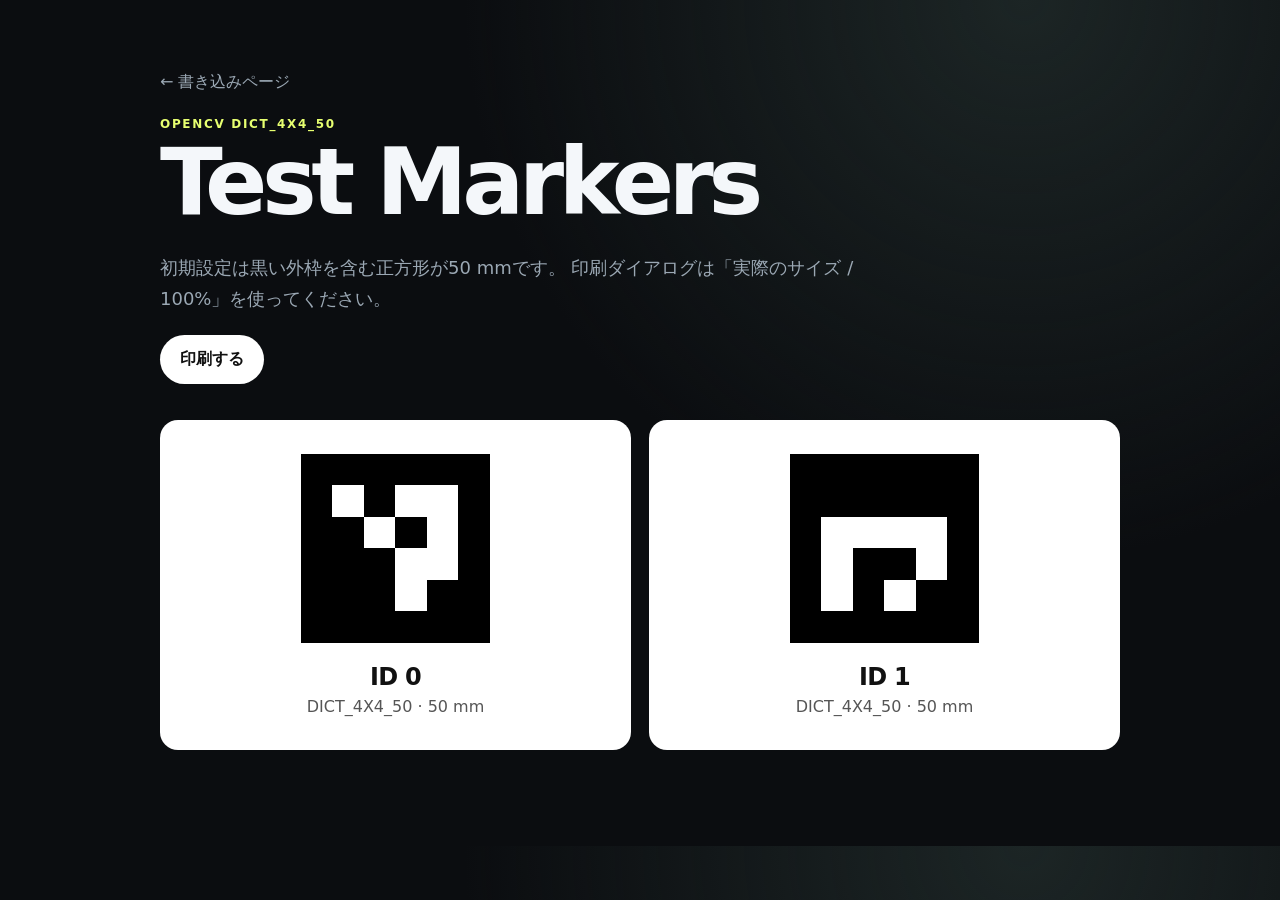
==== web/markers.html @ dc6210fe "feat: add initial dual-marker vision tracker" ====
<!doctype html>
<html lang="ja">
<head>
  <meta charset="utf-8">
  <meta name="viewport" content="width=device-width,initial-scale=1">
  <title>Test Markers · AtomS3R Visual Pose Tracker</title>
  <link rel="stylesheet" href="style.css">
</head>
<body>
  <main class="shell">
    <a class="back" href="./">← 書き込みページ</a>
    <section class="hero compact">
      <p class="eyebrow">OpenCV DICT_4X4_50</p>
      <h1>Test Markers</h1>
      <p class="lead">
        初期設定は黒い外枠を含む正方形が50 mmです。
        印刷ダイアログは「実際のサイズ / 100%」を使ってください。
      </p>
      <button class="secondary" onclick="window.print()">印刷する</button>
    </section>
    <section id="markers" class="marker-grid"></section>
  </main>

<script>
const markerSizeMm = 50;
const codes = [
  { id: 0, word: 0xB532 },
  { id: 1, word: 0x0F9A },
];

function bit(word, r, c) {
  const shift = 15 - (r * 4 + c);
  return (word >> shift) & 1;
}

function markerSvg(code) {
  const n = 6;
  const cell = 10;
  const size = n * cell;
  let rects = `<rect width="${size}" height="${size}" fill="white"/>`;
  for (let r = 0; r < n; r++) {
    for (let c = 0; c < n; c++) {
      const border = r === 0 || r === 5 || c === 0 || c === 5;
      const black = border || (r > 0 && r < 5 && c > 0 && c < 5 &&
                    bit(code.word, r - 1, c - 1) === 0);
      if (black) {
        rects += `<rect x="${c*cell}" y="${r*cell}" width="${cell}" height="${cell}" fill="black"/>`;
      }
    }
  }
  return `<svg viewBox="0 0 ${size} ${size}"
    style="width:${markerSizeMm}mm;height:${markerSizeMm}mm"
    shape-rendering="crispEdges" aria-label="ArUco marker ID ${code.id}">
    ${rects}
  </svg>`;
}

document.getElementById("markers").innerHTML = codes.map(code => `
  <article class="marker-card">
    ${markerSvg(code)}
    <h2>ID ${code.id}</h2>
    <p>DICT_4X4_50 · ${markerSizeMm} mm</p>
  </article>
`).join("");
</script>
</body>
</html>
---- web/style.css ----
:root {
  color-scheme: dark;
  --bg: #0b0d10;
  --panel: #14181d;
  --panel2: #1a2027;
  --line: #2a323b;
  --text: #f4f7fa;
  --muted: #9ba8b4;
  --accent: #e7ff70;
}

* { box-sizing: border-box; }

body {
  margin: 0;
  background:
    radial-gradient(circle at 80% 0%, #1c2525 0, transparent 35rem),
    var(--bg);
  color: var(--text);
  font-family: Inter, ui-sans-serif, system-ui, -apple-system, BlinkMacSystemFont,
               "Segoe UI", sans-serif;
}

.shell {
  width: min(960px, calc(100% - 32px));
  margin: 0 auto;
  padding: 72px 0 96px;
}

.hero { margin-bottom: 36px; }
.hero.compact { margin-top: 24px; }

.eyebrow, .step {
  margin: 0 0 10px;
  color: var(--accent);
  letter-spacing: .14em;
  text-transform: uppercase;
  font-size: 12px;
  font-weight: 800;
}

h1 {
  margin: 0;
  max-width: 800px;
  font-size: clamp(46px, 8vw, 92px);
  line-height: .92;
  letter-spacing: -.06em;
}

h2 {
  margin: 0 0 10px;
  font-size: 24px;
  letter-spacing: -.03em;
}

.lead {
  max-width: 720px;
  margin: 26px 0 0;
  color: var(--muted);
  font-size: 18px;
  line-height: 1.75;
}

.card {
  display: block;
  padding: 28px;
  border: 1px solid var(--line);
  border-radius: 22px;
  background: linear-gradient(145deg, var(--panel2), var(--panel));
  color: inherit;
  text-decoration: none;
}

.install {
  display: grid;
  grid-template-columns: 1fr auto;
  gap: 26px;
  align-items: center;
}

.primary, .secondary {
  border: 0;
  border-radius: 999px;
  padding: 14px 20px;
  font: inherit;
  font-weight: 800;
  cursor: pointer;
}

.primary { background: var(--accent); color: #10120b; }
.secondary { background: #fff; color: #111; margin-top: 20px; }

.hint, .small {
  grid-column: 1 / -1;
  color: var(--muted);
  font-size: 13px;
  line-height: 1.7;
}

.warn { color: #ffb1a7; }

.grid {
  display: grid;
  grid-template-columns: 1fr 1fr;
  gap: 16px;
  margin: 16px 0;
}

.link-card { transition: transform .18s ease, border-color .18s ease; }
.link-card:hover { transform: translateY(-3px); border-color: #56616b; }
.link-card p { color: var(--muted); }
.link-card span { color: var(--accent); font-weight: 800; }

.specs {
  display: grid;
  gap: 0;
}
.specs div {
  display: grid;
  grid-template-columns: 150px 1fr;
  gap: 20px;
  padding: 13px 0;
  border-bottom: 1px solid var(--line);
}
.specs span { color: var(--muted); }

.back { color: var(--muted); text-decoration: none; }

.marker-grid {
  display: grid;
  grid-template-columns: repeat(2, minmax(240px, 1fr));
  gap: 18px;
}

.marker-card {
  padding: 34px;
  text-align: center;
  background: white;
  color: #111;
  border-radius: 18px;
}

.marker-card svg {
  display: block;
  margin: 0 auto 20px;
}

.marker-card h2 { margin: 0; }
.marker-card p { margin: 6px 0 0; color: #555; }

@media (max-width: 700px) {
  .shell { padding-top: 46px; }
  .install { grid-template-columns: 1fr; }
  .grid, .marker-grid { grid-template-columns: 1fr; }
  .specs div { grid-template-columns: 1fr; gap: 4px; }
}

@media print {
  body { background: white; color: black; }
  .back, .hero, .primary, .secondary { display: none !important; }
  .shell { width: auto; padding: 0; }
  .marker-grid {
    display: flex;
    gap: 25mm;
    align-items: flex-start;
    justify-content: center;
    margin-top: 25mm;
  }
  .marker-card { padding: 0; }
}
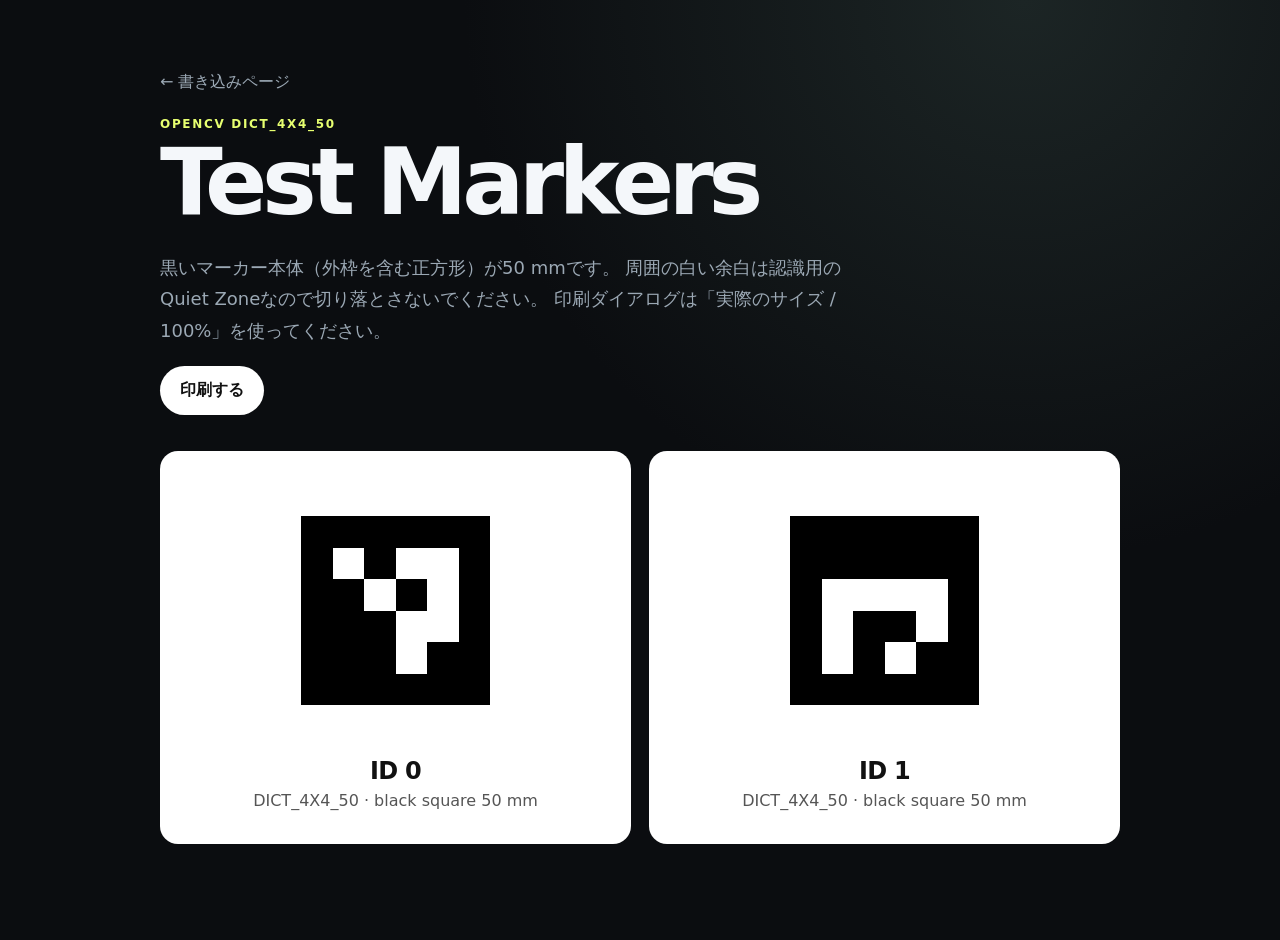
==== commit bbb67782: "fix: add explicit quiet zone around test markers" ====
--- a/web/markers.html
+++ b/web/markers.html
@@ -13,7 +13,8 @@
       <p class="eyebrow">OpenCV DICT_4X4_50</p>
       <h1>Test Markers</h1>
       <p class="lead">
-        初期設定は黒い外枠を含む正方形が50 mmです。
+        黒いマーカー本体（外枠を含む正方形）が50 mmです。
+        周囲の白い余白は認識用のQuiet Zoneなので切り落とさないでください。
         印刷ダイアログは「実際のサイズ / 100%」を使ってください。
       </p>
       <button class="secondary" onclick="window.print()">印刷する</button>
@@ -34,22 +35,27 @@
 }
 
 function markerSvg(code) {
-  const n = 6;
+  const markerCells = 6;       // 1 black border + 4 payload + 1 black border
+  const quietCells = 1;        // explicit white quiet zone on every side
+  const totalCells = markerCells + quietCells * 2;
   const cell = 10;
-  const size = n * cell;
+  const size = totalCells * cell;
+  const markerOffset = quietCells * cell;
+  const printedSizeMm = markerSizeMm * totalCells / markerCells;
+
   let rects = `<rect width="${size}" height="${size}" fill="white"/>`;
-  for (let r = 0; r < n; r++) {
-    for (let c = 0; c < n; c++) {
+  for (let r = 0; r < markerCells; r++) {
+    for (let c = 0; c < markerCells; c++) {
       const border = r === 0 || r === 5 || c === 0 || c === 5;
       const black = border || (r > 0 && r < 5 && c > 0 && c < 5 &&
                     bit(code.word, r - 1, c - 1) === 0);
       if (black) {
-        rects += `<rect x="${c*cell}" y="${r*cell}" width="${cell}" height="${cell}" fill="black"/>`;
+        rects += `<rect x="${markerOffset + c*cell}" y="${markerOffset + r*cell}" width="${cell}" height="${cell}" fill="black"/>`;
       }
     }
   }
   return `<svg viewBox="0 0 ${size} ${size}"
-    style="width:${markerSizeMm}mm;height:${markerSizeMm}mm"
+    style="width:${printedSizeMm}mm;height:${printedSizeMm}mm"
     shape-rendering="crispEdges" aria-label="ArUco marker ID ${code.id}">
     ${rects}
   </svg>`;
@@ -59,7 +65,7 @@
   <article class="marker-card">
     ${markerSvg(code)}
     <h2>ID ${code.id}</h2>
-    <p>DICT_4X4_50 · ${markerSizeMm} mm</p>
+    <p>DICT_4X4_50 · black square ${markerSizeMm} mm</p>
   </article>
 `).join("");
 </script>
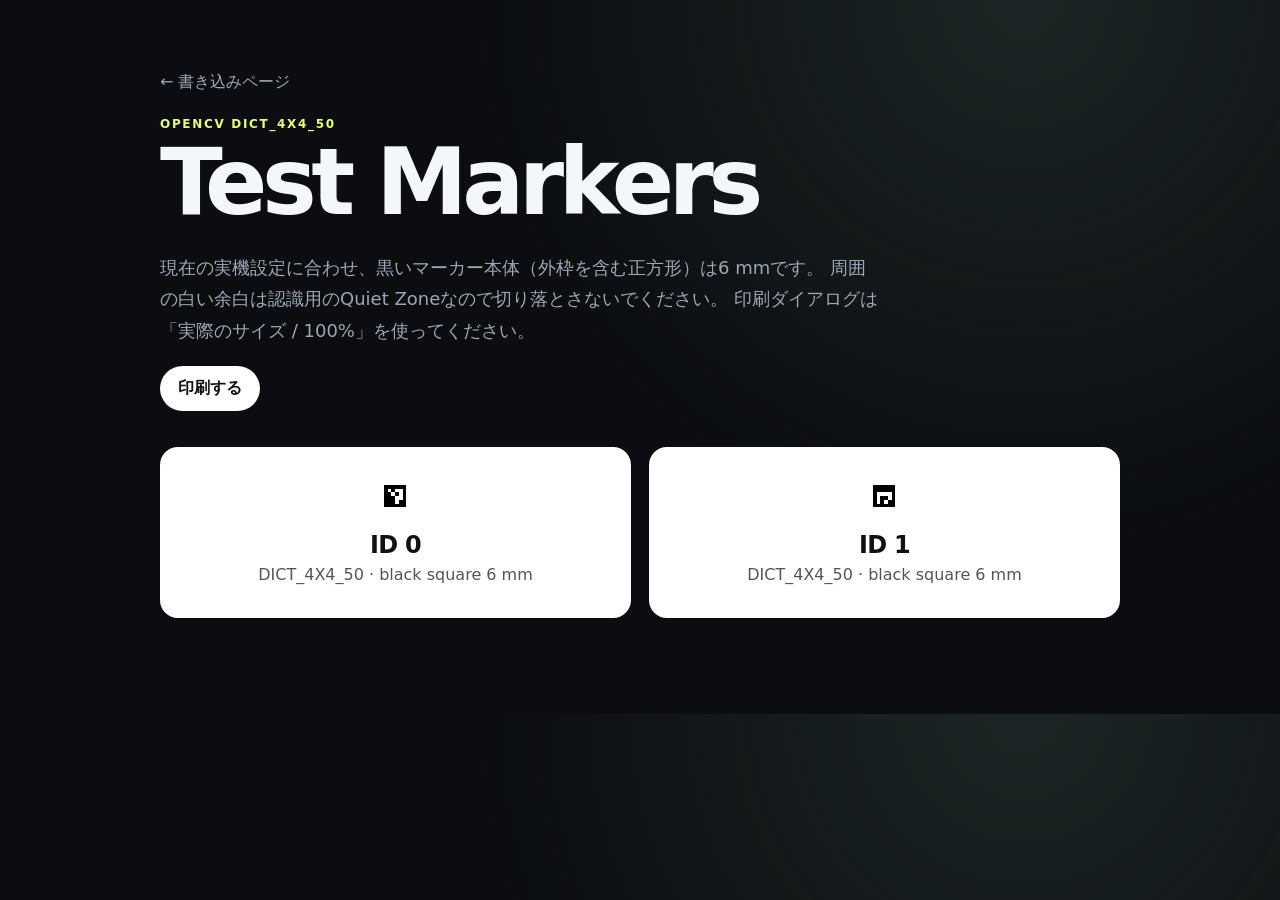
==== commit 1ea67cb9: "Add Web Serial monitor and versioned Pages firmware" ====
--- a/web/markers.html
+++ b/web/markers.html
@@ -13,7 +13,7 @@
       <p class="eyebrow">OpenCV DICT_4X4_50</p>
       <h1>Test Markers</h1>
       <p class="lead">
-        黒いマーカー本体（外枠を含む正方形）が50 mmです。
+        現在の実機設定に合わせ、黒いマーカー本体（外枠を含む正方形）は6 mmです。
         周囲の白い余白は認識用のQuiet Zoneなので切り落とさないでください。
         印刷ダイアログは「実際のサイズ / 100%」を使ってください。
       </p>
@@ -23,7 +23,7 @@
   </main>
 
 <script>
-const markerSizeMm = 50;
+const markerSizeMm = 6;
 const codes = [
   { id: 0, word: 0xB532 },
   { id: 1, word: 0x0F9A },
@@ -35,39 +35,41 @@
 }
 
 function markerSvg(code) {
-  const markerCells = 6;       // 1 black border + 4 payload + 1 black border
-  const quietCells = 1;        // explicit white quiet zone on every side
+  const markerCells = 6;
+  const quietCells = 1;
   const totalCells = markerCells + quietCells * 2;
   const cell = 10;
   const size = totalCells * cell;
   const markerOffset = quietCells * cell;
   const printedSizeMm = markerSizeMm * totalCells / markerCells;
 
-  let rects = `<rect width="${size}" height="${size}" fill="white"/>`;
+  let rects = '<rect width="' + size + '" height="' + size + '" fill="white"/>';
   for (let r = 0; r < markerCells; r++) {
     for (let c = 0; c < markerCells; c++) {
       const border = r === 0 || r === 5 || c === 0 || c === 5;
       const black = border || (r > 0 && r < 5 && c > 0 && c < 5 &&
                     bit(code.word, r - 1, c - 1) === 0);
       if (black) {
-        rects += `<rect x="${markerOffset + c*cell}" y="${markerOffset + r*cell}" width="${cell}" height="${cell}" fill="black"/>`;
+        rects += '<rect x="' + (markerOffset + c*cell) +
+          '" y="' + (markerOffset + r*cell) +
+          '" width="' + cell + '" height="' + cell + '" fill="black"/>';
       }
     }
   }
-  return `<svg viewBox="0 0 ${size} ${size}"
-    style="width:${printedSizeMm}mm;height:${printedSizeMm}mm"
-    shape-rendering="crispEdges" aria-label="ArUco marker ID ${code.id}">
-    ${rects}
-  </svg>`;
+
+  return '<svg viewBox="0 0 ' + size + ' ' + size + '"' +
+    ' style="width:' + printedSizeMm + 'mm;height:' + printedSizeMm + 'mm"' +
+    ' shape-rendering="crispEdges" aria-label="ArUco marker ID ' + code.id + '">' +
+    rects + '</svg>';
 }
 
-document.getElementById("markers").innerHTML = codes.map(code => `
-  <article class="marker-card">
-    ${markerSvg(code)}
-    <h2>ID ${code.id}</h2>
-    <p>DICT_4X4_50 · black square ${markerSizeMm} mm</p>
-  </article>
-`).join("");
+document.getElementById('markers').innerHTML = codes.map(code =>
+  '<article class="marker-card">' +
+    markerSvg(code) +
+    '<h2>ID ' + code.id + '</h2>' +
+    '<p>DICT_4X4_50 · black square ' + markerSizeMm + ' mm</p>' +
+  '</article>'
+).join('');
 </script>
 </body>
 </html>
--- a/web/style.css
+++ b/web/style.css
@@ -7,6 +7,7 @@
   --text: #f4f7fa;
   --muted: #9ba8b4;
   --accent: #e7ff70;
+  --ok: #8df0b2;
 }
 
 * { box-sizing: border-box; }
@@ -78,10 +79,10 @@
   align-items: center;
 }
 
-.primary, .secondary {
+.primary, .secondary, .ghost {
   border: 0;
   border-radius: 999px;
-  padding: 14px 20px;
+  padding: 12px 18px;
   font: inherit;
   font-weight: 800;
   cursor: pointer;
@@ -89,15 +90,84 @@
 
 .primary { background: var(--accent); color: #10120b; }
 .secondary { background: #fff; color: #111; margin-top: 20px; }
-
-.hint, .small {
+.ghost {
+  background: #252c34;
+  color: var(--text);
+  border: 1px solid #3a4550;
+}
+
+button:disabled {
+  opacity: .45;
+  cursor: not-allowed;
+}
+
+.hint, .small, .build-info {
   grid-column: 1 / -1;
   color: var(--muted);
   font-size: 13px;
   line-height: 1.7;
 }
 
+.build-info {
+  margin-top: 10px;
+  overflow-wrap: anywhere;
+}
+
 .warn { color: #ffb1a7; }
+
+.serial-card { margin-top: 16px; }
+
+.serial-head {
+  display: flex;
+  justify-content: space-between;
+  gap: 20px;
+  align-items: flex-start;
+}
+
+.status-pill {
+  flex: none;
+  border: 1px solid var(--line);
+  border-radius: 999px;
+  padding: 7px 11px;
+  color: var(--muted);
+  font-size: 12px;
+  font-weight: 800;
+}
+
+.status-pill.connected {
+  color: var(--ok);
+  border-color: #3e7855;
+}
+
+.button-row {
+  display: flex;
+  flex-wrap: wrap;
+  gap: 8px;
+  margin: 18px 0 14px;
+}
+
+.serial-log {
+  width: 100%;
+  min-height: 300px;
+  max-height: 520px;
+  margin: 0;
+  padding: 14px;
+  overflow: auto;
+  white-space: pre-wrap;
+  overflow-wrap: anywhere;
+  border: 1px solid #26313a;
+  border-radius: 14px;
+  background: #050708;
+  color: #d9ffe3;
+  font: 12px/1.55 ui-monospace, SFMono-Regular, Menlo, Consolas, monospace;
+}
+
+code {
+  padding: .1em .35em;
+  border-radius: 5px;
+  background: #080b0e;
+  color: #d9ffe3;
+}
 
 .grid {
   display: grid;
@@ -115,6 +185,7 @@
   display: grid;
   gap: 0;
 }
+
 .specs div {
   display: grid;
   grid-template-columns: 150px 1fr;
@@ -122,6 +193,7 @@
   padding: 13px 0;
   border-bottom: 1px solid var(--line);
 }
+
 .specs span { color: var(--muted); }
 
 .back { color: var(--muted); text-decoration: none; }
@@ -153,11 +225,14 @@
   .install { grid-template-columns: 1fr; }
   .grid, .marker-grid { grid-template-columns: 1fr; }
   .specs div { grid-template-columns: 1fr; gap: 4px; }
+  .serial-head { flex-direction: column; }
 }
 
 @media print {
   body { background: white; color: black; }
-  .back, .hero, .primary, .secondary { display: none !important; }
+  .back, .hero, .primary, .secondary, .ghost, .serial-card {
+    display: none !important;
+  }
   .shell { width: auto; padding: 0; }
   .marker-grid {
     display: flex;
